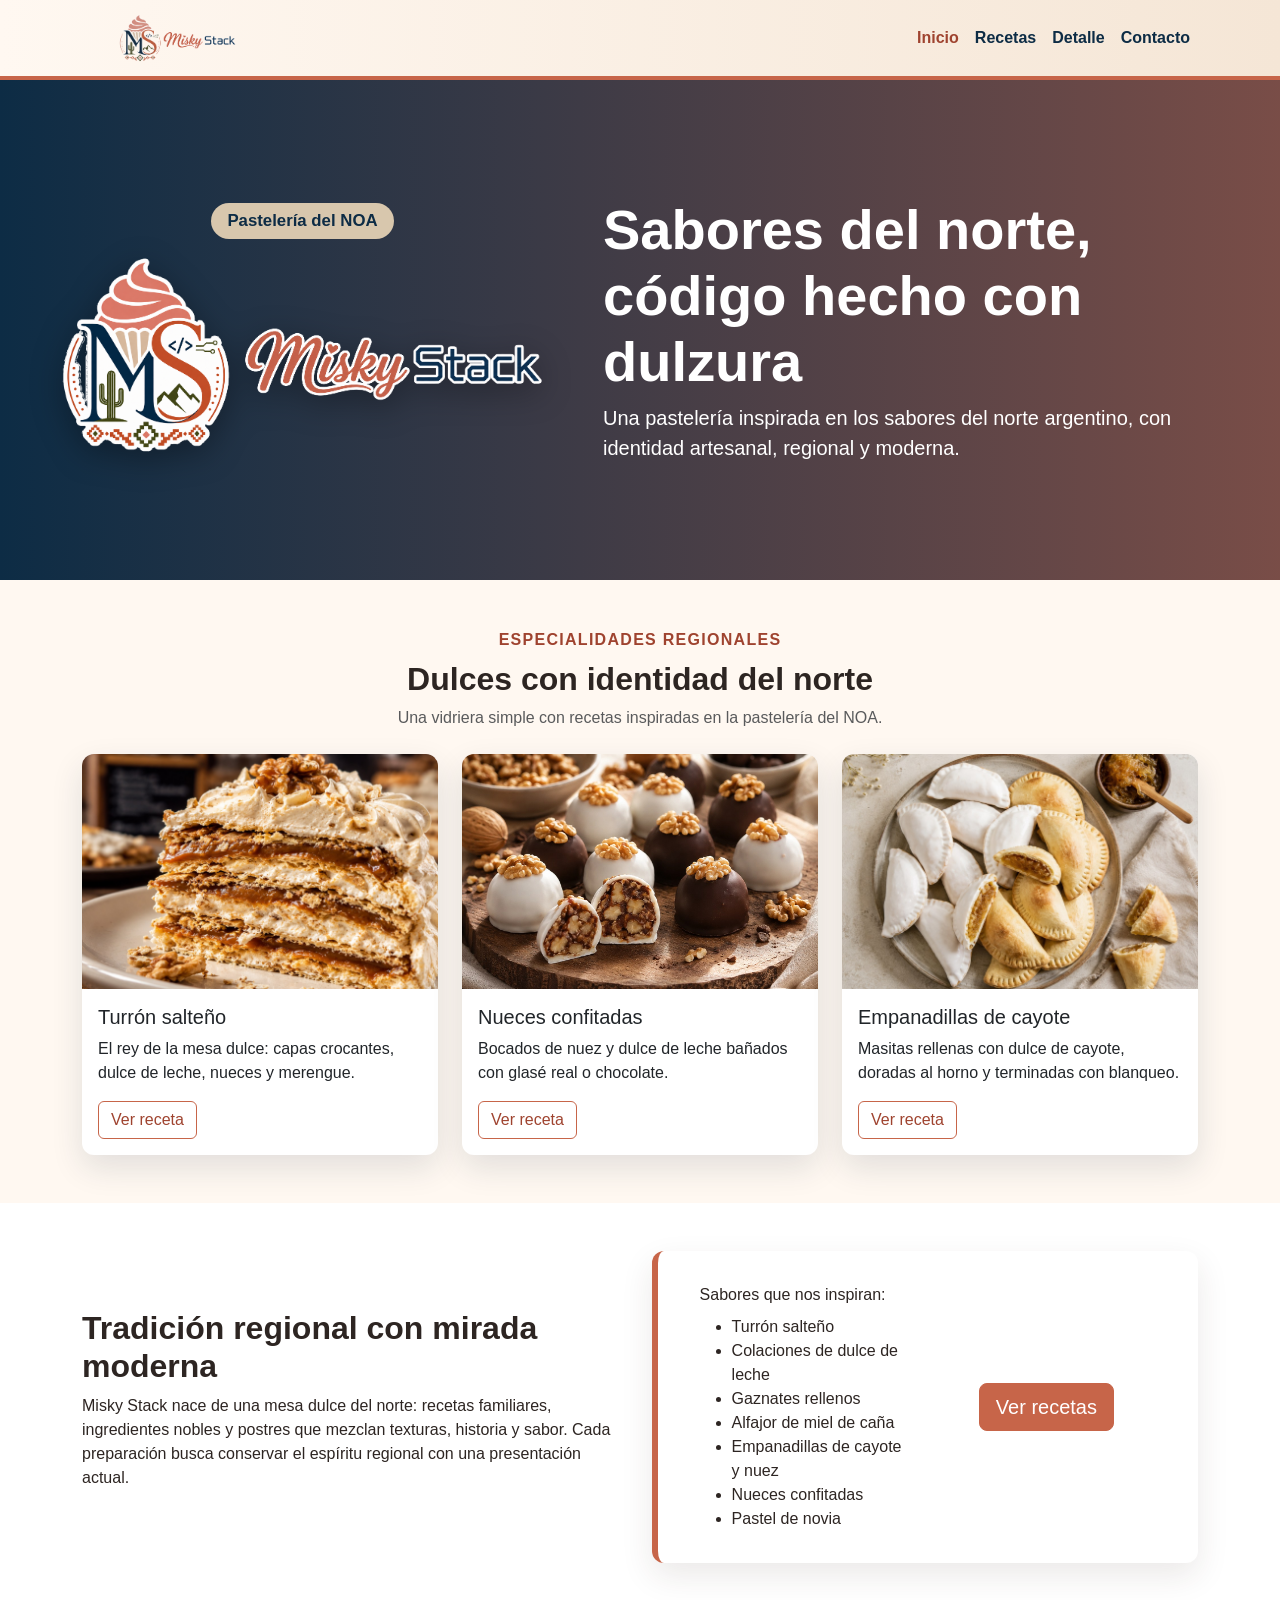
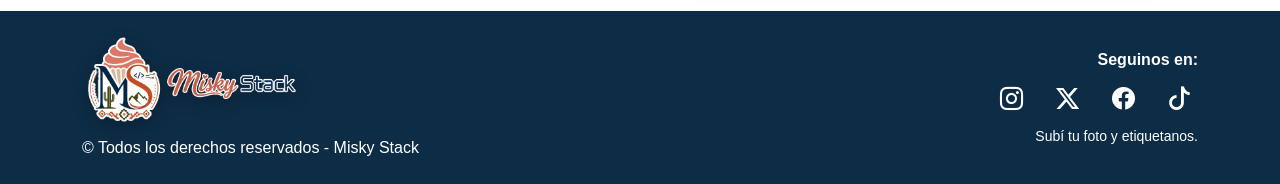
==== index.html @ 4cde1ae4 "Add files via upload" ====
<!doctype html>
<html lang="es">
  <head>
    <meta charset="utf-8">
    <meta name="viewport" content="width=device-width, initial-scale=1">
    <meta name="description" content="Misky Stack, pastelería del NOA inspirada en sabores regionales, identidad artesanal y dulces tradicionales.">
    <meta name="author" content="Rosario Pierrestegui">
    <title>Misky Stack - Pastelería del NOA</title>
    <link rel="icon" type="image/png" href="./assets/img/favicon.png">
    <link href="https://cdn.jsdelivr.net/npm/bootstrap@5.3.3/dist/css/bootstrap.min.css" rel="stylesheet">
    <link rel="stylesheet" href="https://cdn.jsdelivr.net/npm/bootstrap-icons@1.11.3/font/bootstrap-icons.min.css">
    <link rel="stylesheet" href="./css/style.css">
  </head>
  <body>
    <header>
      <nav class="navbar navbar-expand-lg navbar-light">
        <div class="container">
          <a class="navbar-brand brand-logo fw-bold" href="./index.html">
            <img src="./assets/img/misky-stack-horizontal.png" alt="Misky Stack">
          </a>
          <button class="navbar-toggler" type="button" data-bs-toggle="collapse" data-bs-target="#menuPrincipal" aria-controls="menuPrincipal" aria-expanded="false" aria-label="Abrir menú">
            <span class="navbar-toggler-icon"></span>
          </button>
          <div class="collapse navbar-collapse" id="menuPrincipal">
            <ul class="navbar-nav ms-auto">
              <li class="nav-item"><a class="nav-link active" aria-current="page" href="./index.html">Inicio</a></li>
              <li class="nav-item"><a class="nav-link" href="./pages/recetas.html">Recetas</a></li>
              <li class="nav-item"><a class="nav-link" href="./pages/detalle-receta.html">Detalle</a></li>
              <li class="nav-item"><a class="nav-link" href="./pages/error404.html">Contacto</a></li>
            </ul>
          </div>
        </div>
      </nav>
    </header>

    <main>
      <section class="hero">
        <video class="hero-video" autoplay muted loop playsinline>
          <source src="./assets/video/banner-misky-stack.mp4" type="video/mp4">
        </video>
        <div class="hero-overlay"></div>
      <div class="container position-relative">
        <div class="row align-items-center hero-content">
          <div class="col-lg-5">
            <div class="hero-brand">
              <span class="badge badge-soft">Pastelería del NOA</span>
              <img class="hero-logo" src="./assets/img/misky-stack-hero.png" alt="Misky Stack">
            </div>
          </div>
          <div class="col-lg-7">
            <div class="hero-copy">
              <h1 class="display-4 fw-bold">Sabores del norte, código hecho con dulzura</h1>
              <p class="lead mb-0">
                Una pastelería inspirada en los sabores del norte argentino, con identidad artesanal,
                regional y moderna.
              </p>
            </div>
          </div>
        </div>
      </div>
    </section>

      <section class="container py-5">
        <div class="text-center mb-4">
          <span class="section-kicker">Especialidades regionales</span>
          <h2 class="fw-bold">Dulces con identidad del norte</h2>
          <p class="text-muted mb-0">Una vidriera simple con recetas inspiradas en la pastelería del NOA.</p>
        </div>
        <div class="row g-4">
          <article class="col-12 col-md-6 col-lg-4">
            <div class="card bakery-card h-100">
              <img src="./assets/img/turron-salteno.jpg" class="card-img-top" alt="Porción de turrón salteño con dulce de leche, merengue y nueces">
              <div class="card-body">
                <h3 class="h5">Turrón salteño</h3>
                <p>El rey de la mesa dulce: capas crocantes, dulce de leche, nueces y merengue.</p>
                <a class="btn btn-outline-danger" href="./pages/detalle-receta.html">Ver receta</a>
              </div>
            </div>
          </article>
          <article class="col-12 col-md-6 col-lg-4">
            <div class="card bakery-card h-100">
              <img src="./assets/img/nueces-confitadas-mixtas.jpg" class="card-img-top" alt="Nueces confitadas blancas y de chocolate">
              <div class="card-body">
                <h3 class="h5">Nueces confitadas</h3>
                <p>Bocados de nuez y dulce de leche bañados con glasé real o chocolate.</p>
                <a class="btn btn-outline-danger" href="./pages/nueces-confitadas.html">Ver receta</a>
              </div>
            </div>
          </article>
          <article class="col-12 col-md-6 col-lg-4">
            <div class="card bakery-card h-100">
              <img src="./assets/img/empanadillas-cayote.jpg" class="card-img-top" alt="Empanadillas de cayote horneadas y glaseadas">
              <div class="card-body">
                <h3 class="h5">Empanadillas de cayote</h3>
                <p>Masitas rellenas con dulce de cayote, doradas al horno y terminadas con blanqueo.</p>
                <a class="btn btn-outline-danger" href="./pages/empanadillas-cayote.html">Ver receta</a>
              </div>
            </div>
          </article>
        </div>
      </section>

      <section class="feature-band py-5">
        <div class="container">
          <div class="row g-4 align-items-center">
            <div class="col-lg-6">
              <h2 class="fw-bold">Tradición regional con mirada moderna</h2>
              <p>
                Misky Stack nace de una mesa dulce del norte: recetas familiares, ingredientes nobles
                y postres que mezclan texturas, historia y sabor. Cada preparación busca conservar
                el espíritu regional con una presentación actual.
              </p>
            </div>
            <div class="col-lg-6">
              <div class="check-list">
                <div>
                  <p class="mb-2">Sabores que nos inspiran:</p>
                  <ul class="mb-0">
                    <li><a href="./pages/detalle-receta.html">Turrón salteño</a></li>
                    <li><a href="./pages/colaciones-dulce-leche.html">Colaciones de dulce de leche</a></li>
                    <li><a href="./pages/gaznates.html">Gaznates rellenos</a></li>
                    <li><a href="./pages/alfajor-miel-cana.html">Alfajor de miel de caña</a></li>
                    <li><a href="./pages/empanadillas-cayote.html">Empanadillas de cayote y nuez</a></li>
                    <li><a href="./pages/nueces-confitadas.html">Nueces confitadas</a></li>
                    <li><a href="./pages/pastel-novia.html">Pastel de novia</a></li>
                  </ul>
                </div>
                <a class="btn btn-danger btn-lg feature-cta" href="./pages/recetas.html">Ver recetas</a>
              </div>
            </div>
          </div>
        </div>
      </section>
    </main>

    <footer class="footer py-4 mt-auto">
      <div class="container footer-content">
        <div class="footer-brand">
          <img src="./assets/img/misky-stack-hero.png" alt="Misky Stack">
          <p class="mb-0">© Todos los derechos reservados - Misky Stack</p>
        </div>
        <div class="footer-social">
          <p class="mb-2 fw-bold">Seguinos en:</p>
          <div class="social-links">
            <a href="./pages/error404.html" aria-label="Instagram"><i class="bi bi-instagram" aria-hidden="true"></i><span class="visually-hidden">Instagram</span></a>
            <a href="./pages/error404.html" aria-label="X"><i class="bi bi-twitter-x" aria-hidden="true"></i><span class="visually-hidden">X</span></a>
            <a href="./pages/error404.html" aria-label="Facebook"><i class="bi bi-facebook" aria-hidden="true"></i><span class="visually-hidden">Facebook</span></a>
            <a href="./pages/error404.html" aria-label="TikTok"><i class="bi bi-tiktok" aria-hidden="true"></i><span class="visually-hidden">TikTok</span></a>
          </div>
          <p class="mb-0 small">Subí tu foto y etiquetanos.</p>
        </div>
      </div>
    </footer>

    <script src="https://cdn.jsdelivr.net/npm/bootstrap@5.3.3/dist/js/bootstrap.bundle.min.js"></script>
  </body>
</html>
---- css/style.css ----
:root {
  --terracota: #c76549;
  --terracota-oscura: #9f432f;
  --azul-petroleo: #0d2c45;
  --oliva: #555b2d;
  --arena: #d8c7ad;
  --crema: #fff8f1;
  --texto: #2d2522;
}

body {
  min-height: 100vh;
  display: flex;
  flex-direction: column;
  font-family: Arial, sans-serif;
  background: var(--crema);
  color: var(--texto);
}

main {
  flex-grow: 1;
}

.navbar,
.footer {
  background: var(--azul-petroleo);
}

.navbar {
  background: linear-gradient(90deg, #fff8f1, #f5e6d6);
  border-bottom: 4px solid var(--terracota);
  box-shadow: 0 0.5rem 1.5rem rgba(13, 44, 69, 0.12);
}

.navbar .nav-link {
  color: var(--azul-petroleo);
  font-weight: 700;
}

.navbar .nav-link:hover,
.navbar .nav-link.active {
  color: var(--terracota-oscura);
}

.brand-logo {
  display: flex;
  align-items: center;
  gap: 0.65rem;
}

.brand-logo img {
  width: 190px;
  height: 50px;
  object-fit: contain;
}

.hero {
  min-height: 500px;
  display: flex;
  align-items: center;
  position: relative;
  overflow: hidden;
  color: white;
  background: var(--azul-petroleo);
  padding: 3.5rem 0;
}

.hero-video {
  position: absolute;
  inset: 0;
  width: 100%;
  height: 100%;
  object-fit: cover;
}

.hero-overlay {
  position: absolute;
  inset: 0;
  background: linear-gradient(90deg, rgba(13, 44, 69, 0.9), rgba(199, 101, 73, 0.58));
}

.hero-content {
  position: relative;
  z-index: 1;
  width: 100%;
  row-gap: 2rem;
}

.hero-brand {
  display: flex;
  flex-direction: column;
  align-items: center;
  gap: 0.9rem;
}

.hero-logo {
  width: min(700px, 115%);
  height: auto;
  display: block;
  object-fit: contain;
  filter: drop-shadow(0 0.5rem 1rem rgba(0, 0, 0, 0.35));
}

.hero-copy {
  max-width: 720px;
  padding-left: 3.5rem;
}

.hero-copy h1 {
  line-height: 1.18;
}

.badge-soft {
  align-self: center;
  background: var(--arena);
  color: var(--azul-petroleo);
  border-radius: 999px;
  font-size: 1.05rem;
  padding: 0.6rem 1rem;
}

.section-kicker {
  display: inline-block;
  margin-bottom: 0.5rem;
  color: var(--terracota-oscura);
  font-weight: 700;
  text-transform: uppercase;
  letter-spacing: 0.08rem;
}

.bakery-card {
  border: 0;
  border-radius: 0.75rem;
  overflow: hidden;
  box-shadow: 0 0.8rem 2rem rgba(13, 44, 69, 0.12);
}

.bakery-card img {
  height: 235px;
  object-fit: cover;
}

.bakery-card,
.detail-img,
.gallery-img {
  overflow: hidden;
}

.bakery-card img,
.detail-img,
.gallery-img {
  transition: transform 0.35s ease;
}

.bakery-card:hover img,
.detail-img:hover,
.gallery-img:hover {
  transform: scale(1.05);
}

.footer {
  color: #fff;
}

.footer-content {
  display: flex;
  flex-direction: column;
  align-items: center;
  gap: 1.5rem;
  text-align: center;
}

.footer-brand img {
  width: min(220px, 70vw);
  height: auto;
  margin-bottom: 0.75rem;
  filter: drop-shadow(0 0.25rem 0.5rem rgba(0, 0, 0, 0.25));
}

.social-links {
  display: flex;
  flex-wrap: wrap;
  justify-content: center;
  gap: 1.15rem;
  margin-bottom: 0.5rem;
}

.social-links a {
  width: 2.35rem;
  height: 2.35rem;
  display: inline-flex;
  align-items: center;
  justify-content: center;
  border-radius: 50%;
  color: #fff;
  font-size: 1.45rem;
  text-decoration: none;
  transition: color 0.2s ease, transform 0.2s ease;
}

.social-links a:hover {
  color: var(--arena);
  transform: translateY(-2px);
}

.social-links a i {
  line-height: 1;
}

.feature-band {
  background: #fff;
}

.check-list,
.info-box {
  background: white;
  border-left: 6px solid var(--terracota);
  border-radius: 0.75rem;
  padding: 1.5rem;
  box-shadow: 0 0.8rem 2rem rgba(58, 36, 29, 0.1);
}

.check-list {
  display: grid;
  align-items: center;
  grid-template-columns: minmax(0, 1fr) minmax(170px, 220px);
  gap: 2rem;
  padding: 2rem 2.6rem;
}

.check-list a:not(.btn) {
  color: var(--texto);
  text-decoration: none;
}

.check-list a:not(.btn):hover {
  color: var(--terracota-oscura);
  text-decoration: underline;
}

.feature-cta {
  justify-self: center;
  white-space: nowrap;
}

.recipe-detail {
  max-width: 980px;
}

.detail-img {
  width: 100%;
  max-height: 460px;
  object-fit: cover;
}

.gallery-img {
  width: 100%;
  height: 250px;
  object-fit: cover;
  box-shadow: 0 0.8rem 2rem rgba(13, 44, 69, 0.12);
}

.error-page {
  display: flex;
  min-height: 60vh;
  flex-direction: column;
  align-items: center;
  justify-content: center;
}

.btn-danger {
  background: var(--terracota);
  border-color: var(--terracota);
}

.btn-danger:hover,
.btn-outline-danger:hover {
  background: var(--terracota-oscura);
  border-color: var(--terracota-oscura);
}

.btn-outline-danger {
  color: var(--terracota-oscura);
  border-color: var(--terracota);
}

@media (max-width: 991px) {
  .hero {
    padding: 3.5rem 0;
  }

  .hero-copy {
    max-width: 100%;
    padding-left: 0;
    text-align: center;
  }
}

@media (max-width: 576px) {
  .hero {
    min-height: auto;
    padding: 3rem 0;
  }

  .hero-brand {
    align-items: center;
  }

  .hero-logo {
    width: min(430px, 94vw);
  }

  .hero-copy {
    text-align: center;
  }

  .badge-soft {
    align-self: center;
    font-size: 0.95rem;
  }

  .check-list {
    align-items: flex-start;
    grid-template-columns: 1fr;
  }

  .feature-cta {
    width: 100%;
  }
}

@media (min-width: 768px) {
  .footer-content {
    flex-direction: row;
    justify-content: space-between;
    text-align: left;
  }

  .footer-social {
    text-align: right;
  }

  .social-links {
    justify-content: flex-end;
  }
}
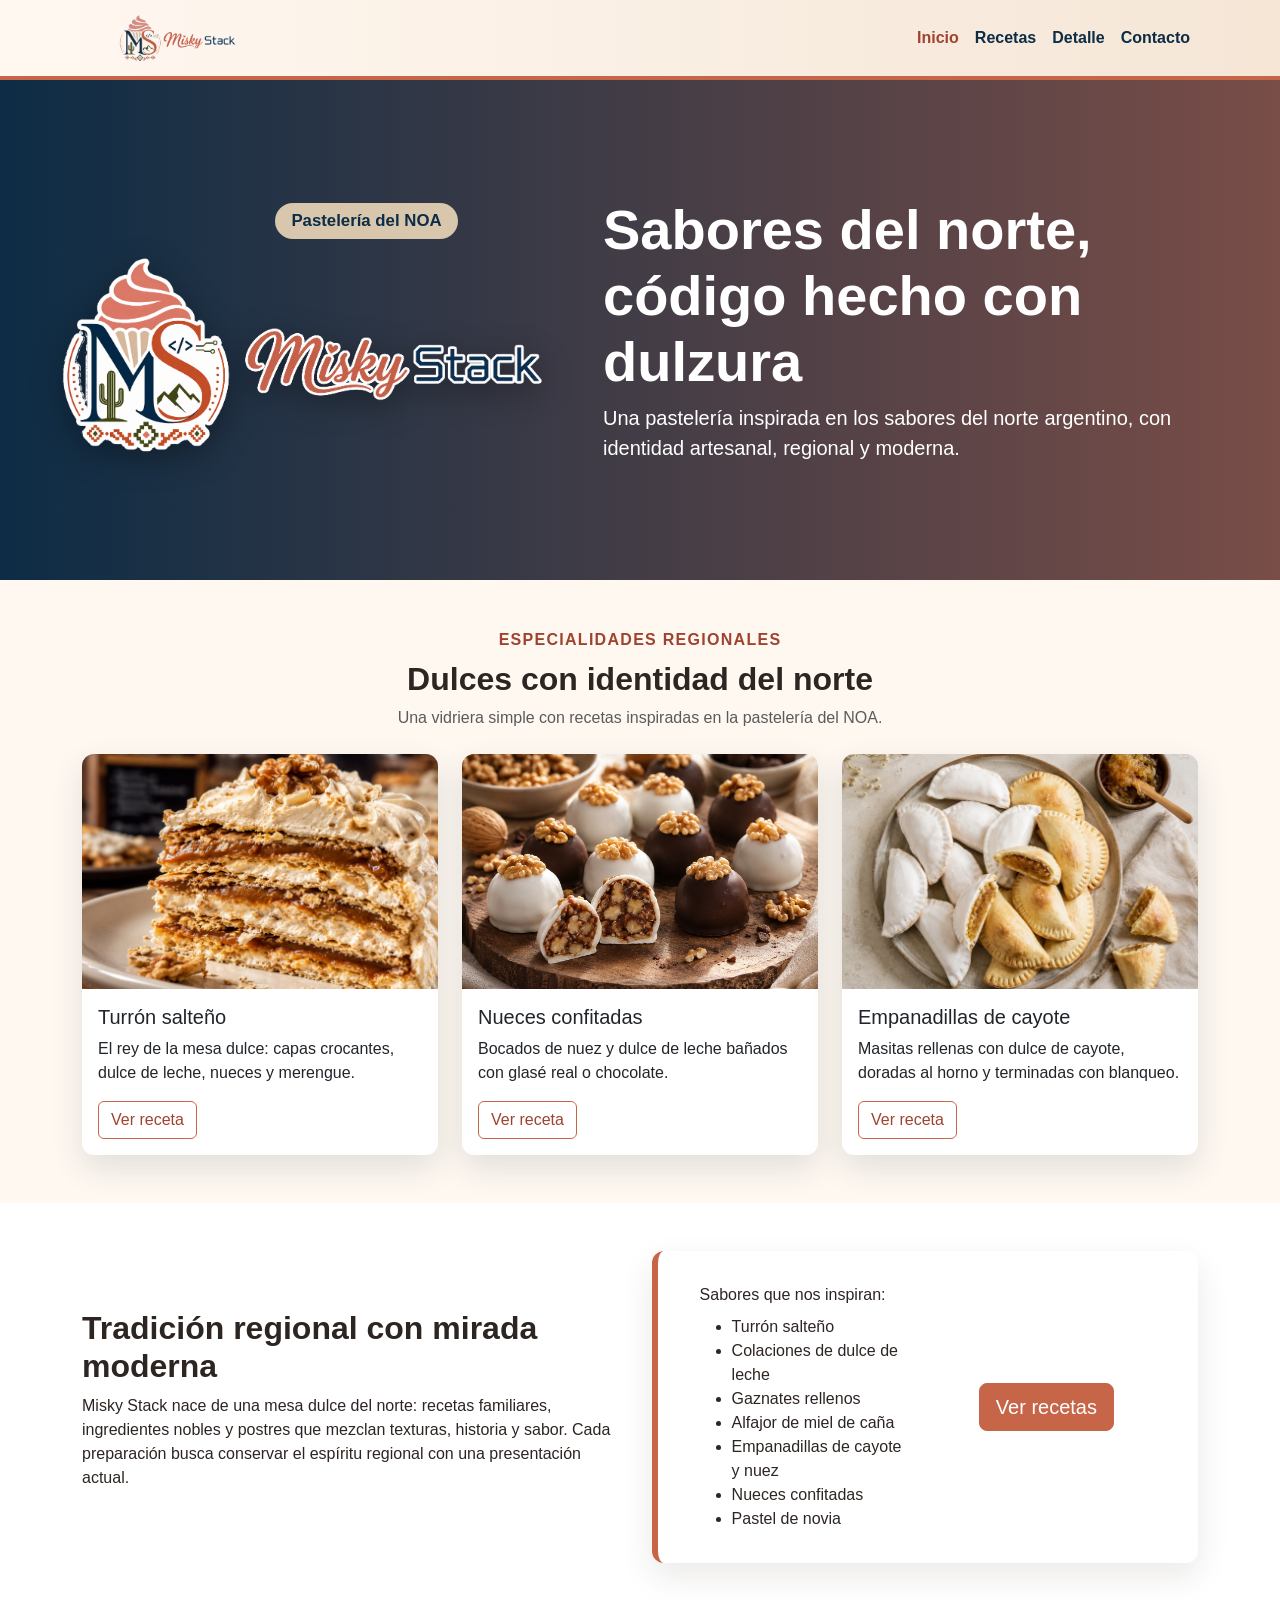
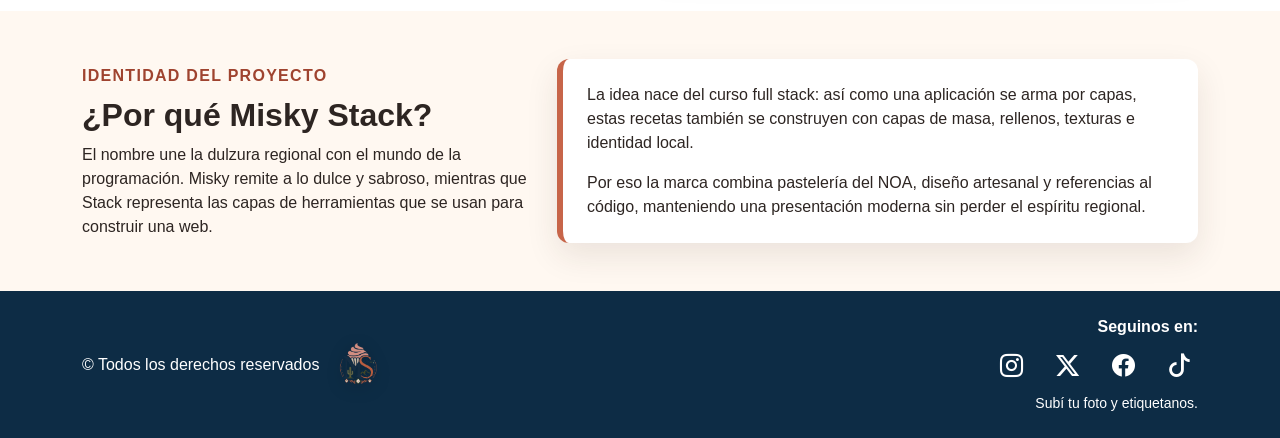
==== commit d4abb988: "Ajustar detalles finales de Misky Stack" ====
--- a/index.html
+++ b/index.html
@@ -100,10 +100,10 @@
         </div>
       </section>
 
-      <section class="feature-band py-5">
-        <div class="container">
-          <div class="row g-4 align-items-center">
-            <div class="col-lg-6">
+      <section class="feature-band py-5">
+        <div class="container">
+          <div class="row g-4 align-items-center">
+            <div class="col-lg-6">
               <h2 class="fw-bold">Tradición regional con mirada moderna</h2>
               <p>
                 Misky Stack nace de una mesa dulce del norte: recetas familiares, ingredientes nobles
@@ -128,16 +128,43 @@
                 <a class="btn btn-danger btn-lg feature-cta" href="./pages/recetas.html">Ver recetas</a>
               </div>
             </div>
-          </div>
-        </div>
-      </section>
-    </main>
-
+          </div>
+        </div>
+      </section>
+
+      <section class="container py-5">
+        <div class="row g-4 align-items-center">
+          <div class="col-lg-5">
+            <span class="section-kicker">Identidad del proyecto</span>
+            <h2 class="fw-bold">¿Por qué Misky Stack?</h2>
+            <p class="mb-0">
+              El nombre une la dulzura regional con el mundo de la programación. Misky remite a
+              lo dulce y sabroso, mientras que Stack representa las capas de herramientas que se
+              usan para construir una web.
+            </p>
+          </div>
+          <div class="col-lg-7">
+            <div class="info-box">
+              <p>
+                La idea nace del curso full stack: así como una aplicación se arma por capas,
+                estas recetas también se construyen con capas de masa, rellenos, texturas e
+                identidad local.
+              </p>
+              <p class="mb-0">
+                Por eso la marca combina pastelería del NOA, diseño artesanal y referencias al
+                código, manteniendo una presentación moderna sin perder el espíritu regional.
+              </p>
+            </div>
+          </div>
+        </div>
+      </section>
+    </main>
+
     <footer class="footer py-4 mt-auto">
       <div class="container footer-content">
         <div class="footer-brand">
-          <img src="./assets/img/misky-stack-hero.png" alt="Misky Stack">
-          <p class="mb-0">© Todos los derechos reservados - Misky Stack</p>
+          <p class="mb-0">© Todos los derechos reservados</p>
+          <img src="./assets/img/misky-stack-isotipo.png" alt="Misky Stack">
         </div>
         <div class="footer-social">
           <p class="mb-2 fw-bold">Seguinos en:</p>
--- a/css/style.css
+++ b/css/style.css
@@ -119,6 +119,12 @@
   padding: 0.6rem 1rem;
 }
 
+@media (min-width: 992px) {
+  .hero-brand .badge-soft {
+    margin-left: 8rem;
+  }
+}
+
 .section-kicker {
   display: inline-block;
   margin-bottom: 0.5rem;
@@ -170,10 +176,18 @@
   text-align: center;
 }
 
+.footer-brand {
+  display: flex;
+  align-items: center;
+  justify-content: center;
+  gap: 0.75rem;
+  flex-wrap: wrap;
+}
+
 .footer-brand img {
-  width: min(220px, 70vw);
+  width: 52px;
   height: auto;
-  margin-bottom: 0.75rem;
+  margin-bottom: 0;
   filter: drop-shadow(0 0.25rem 0.5rem rgba(0, 0, 0, 0.25));
 }
 
@@ -317,6 +331,7 @@
   .badge-soft {
     align-self: center;
     font-size: 0.95rem;
+    margin-left: 0;
   }
 
   .check-list {
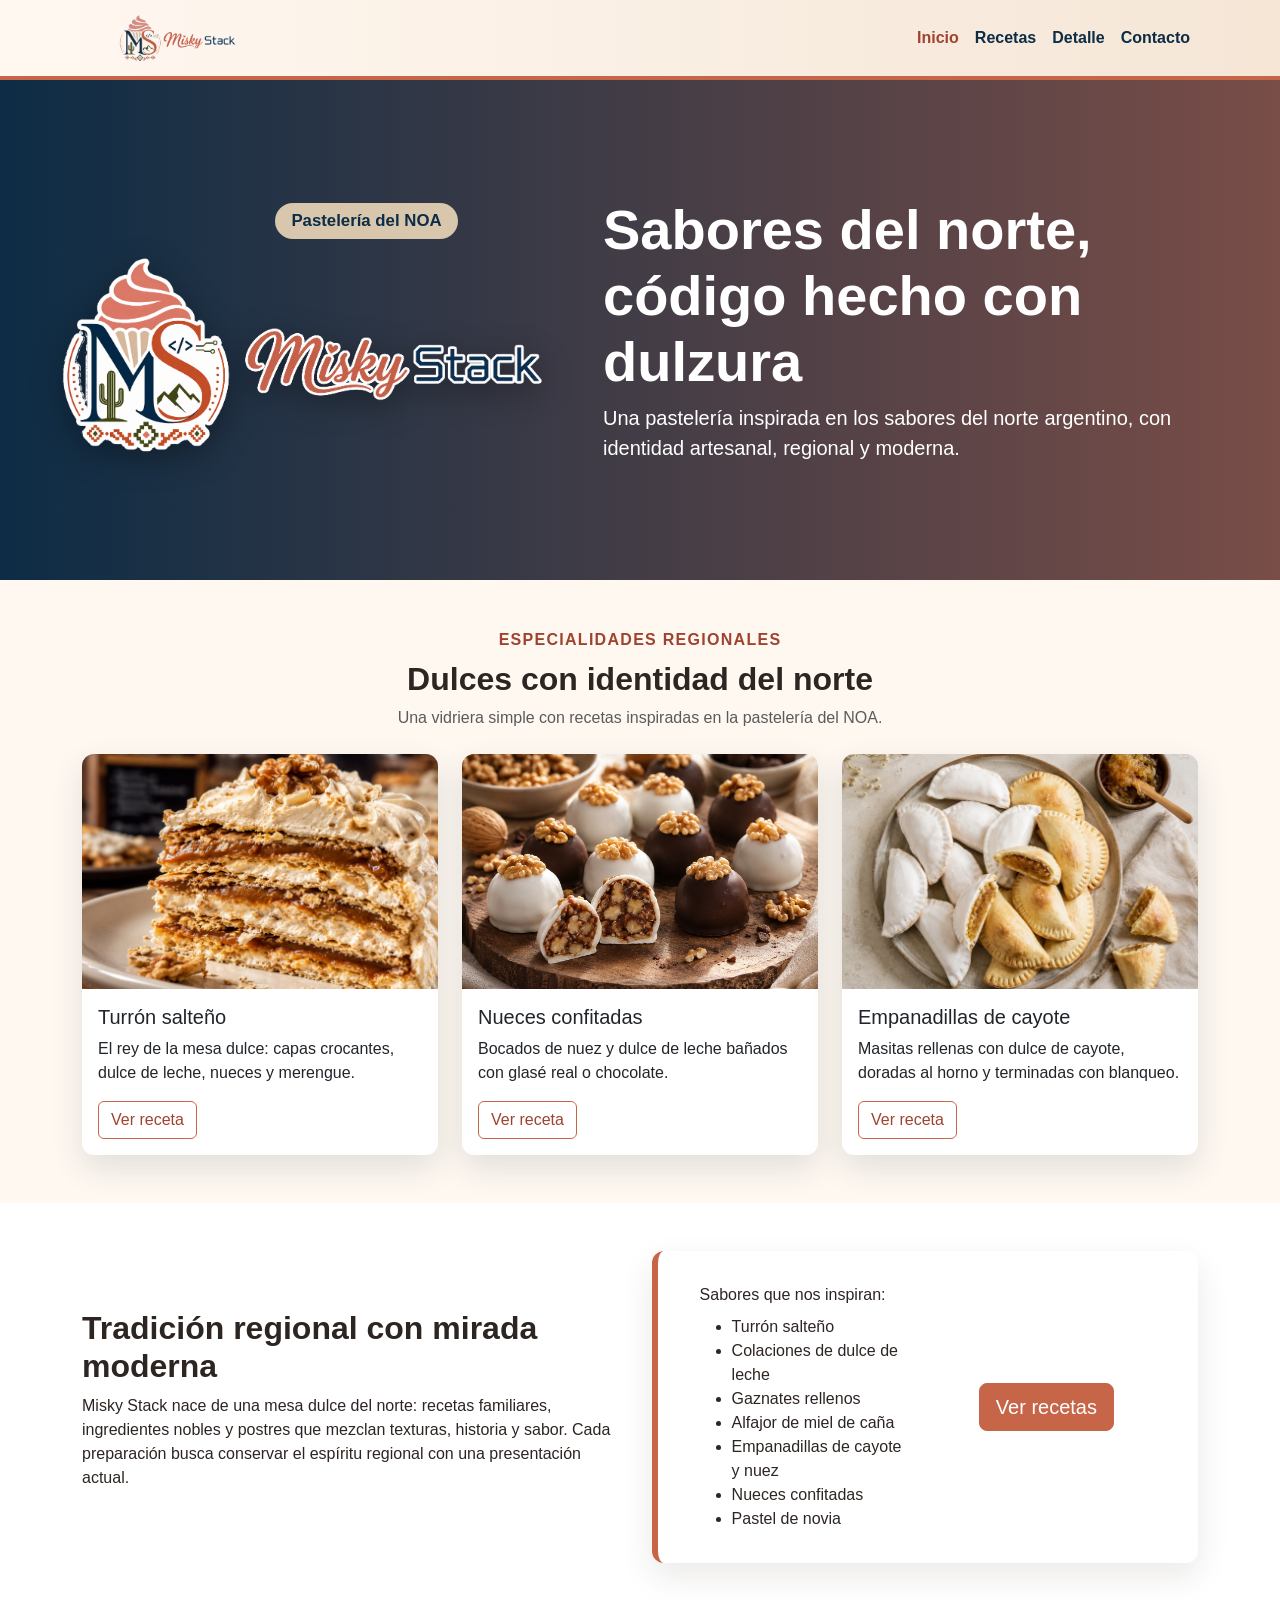
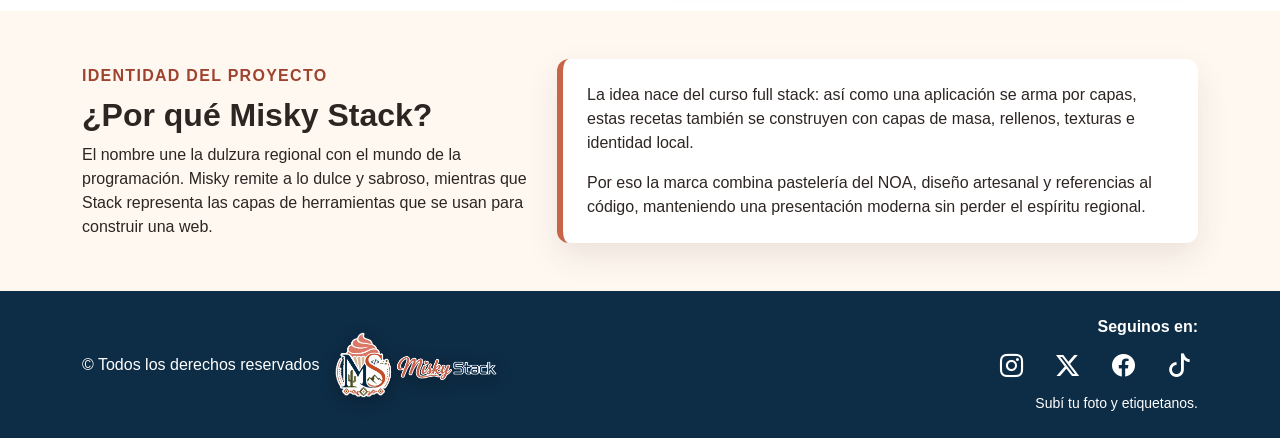
==== commit a01005e8: "Mejorar logo del footer" ====
--- a/index.html
+++ b/index.html
@@ -164,7 +164,7 @@
       <div class="container footer-content">
         <div class="footer-brand">
           <p class="mb-0">© Todos los derechos reservados</p>
-          <img src="./assets/img/misky-stack-isotipo.png" alt="Misky Stack">
+          <img src="./assets/img/misky-stack-footer.png" alt="Misky Stack">
         </div>
         <div class="footer-social">
           <p class="mb-2 fw-bold">Seguinos en:</p>
--- a/css/style.css
+++ b/css/style.css
@@ -185,7 +185,8 @@
 }
 
 .footer-brand img {
-  width: 52px;
+  width: 170px;
+  max-width: 70vw;
   height: auto;
   margin-bottom: 0;
   filter: drop-shadow(0 0.25rem 0.5rem rgba(0, 0, 0, 0.25));
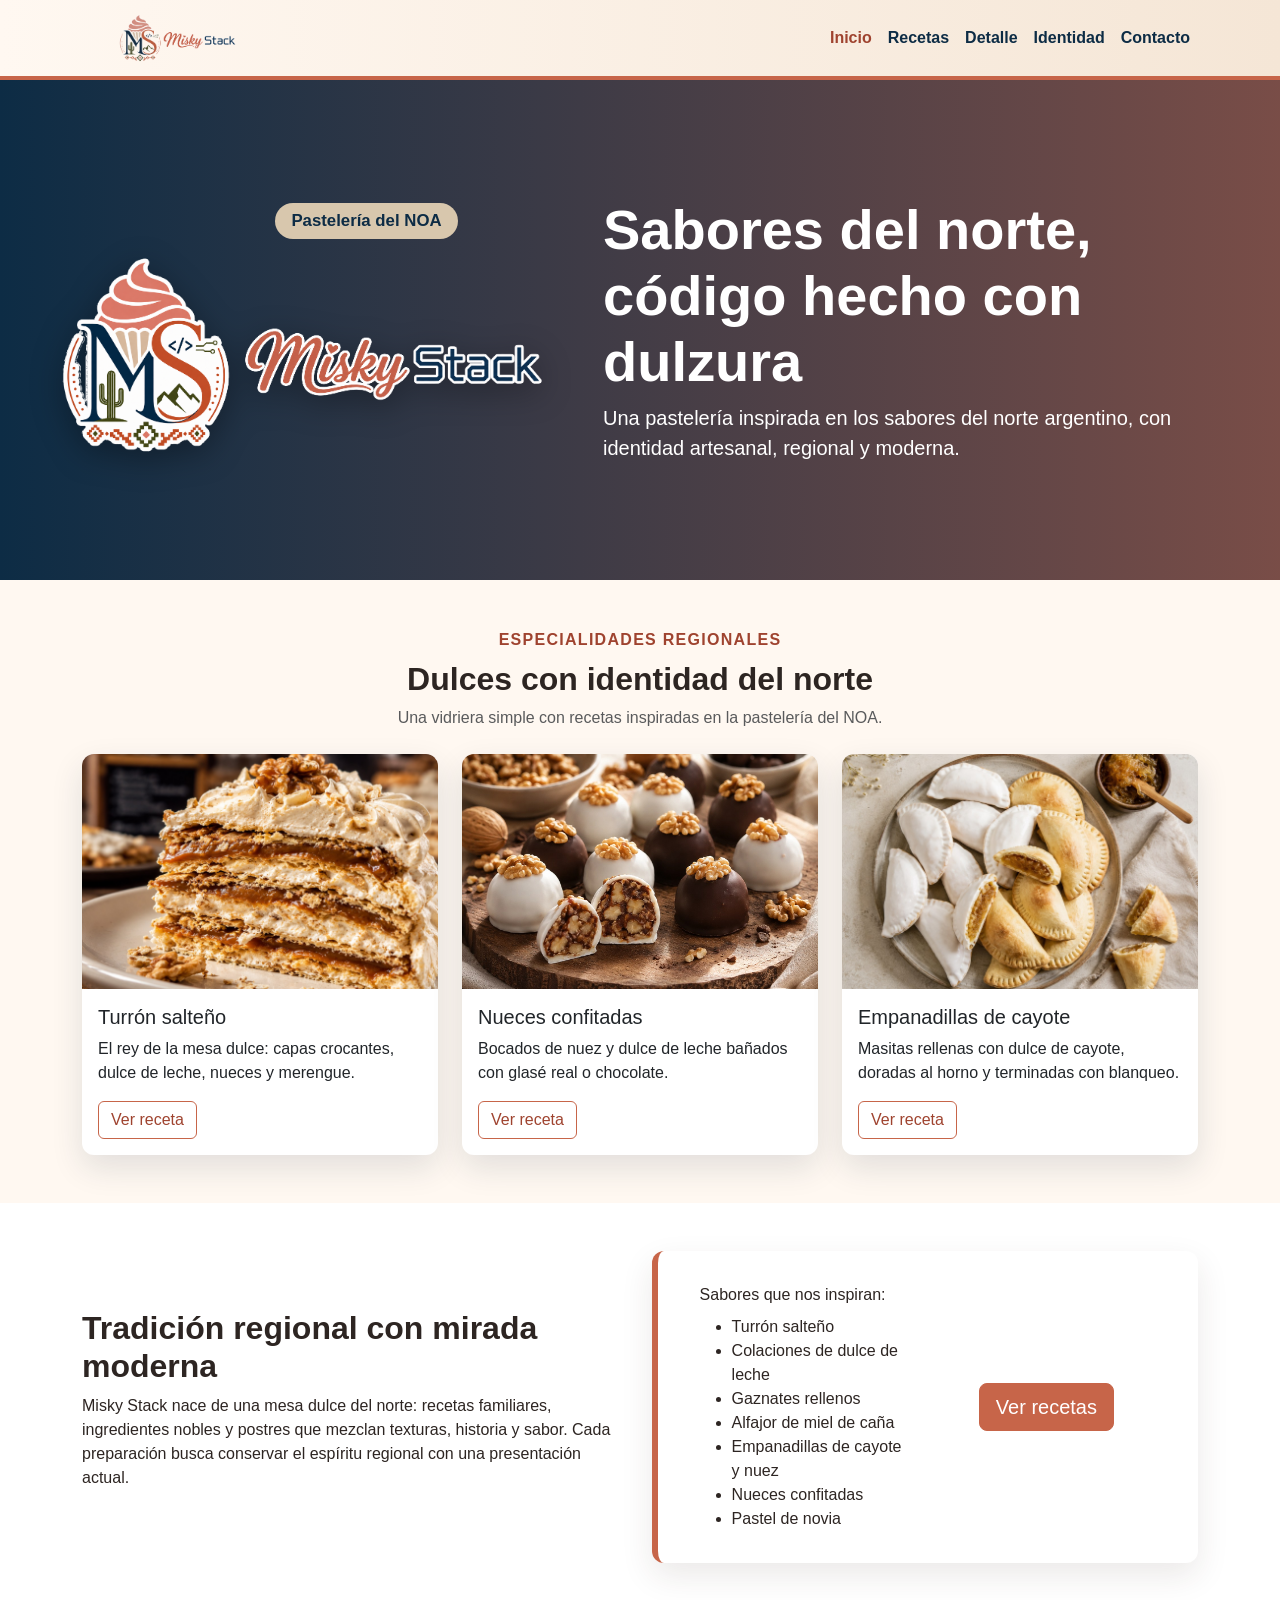
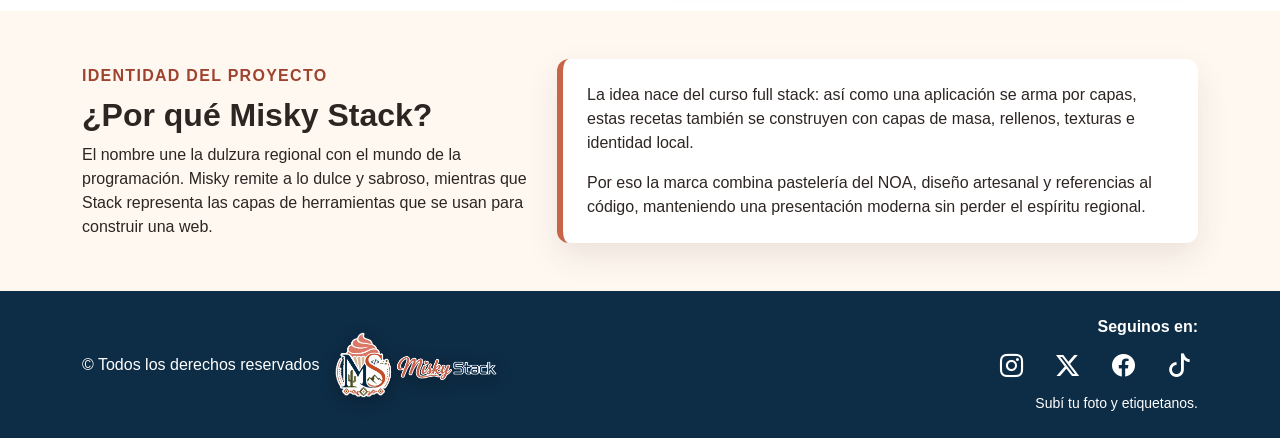
==== commit 96e27aec: "Agregar pagina de identidad" ====
--- a/index.html
+++ b/index.html
@@ -23,12 +23,13 @@
           </button>
           <div class="collapse navbar-collapse" id="menuPrincipal">
             <ul class="navbar-nav ms-auto">
-              <li class="nav-item"><a class="nav-link active" aria-current="page" href="./index.html">Inicio</a></li>
-              <li class="nav-item"><a class="nav-link" href="./pages/recetas.html">Recetas</a></li>
-              <li class="nav-item"><a class="nav-link" href="./pages/detalle-receta.html">Detalle</a></li>
-              <li class="nav-item"><a class="nav-link" href="./pages/error404.html">Contacto</a></li>
-            </ul>
-          </div>
+              <li class="nav-item"><a class="nav-link active" aria-current="page" href="./index.html">Inicio</a></li>
+              <li class="nav-item"><a class="nav-link" href="./pages/recetas.html">Recetas</a></li>
+              <li class="nav-item"><a class="nav-link" href="./pages/detalle-receta.html">Detalle</a></li>
+              <li class="nav-item"><a class="nav-link" href="./pages/identidad.html">Identidad</a></li>
+              <li class="nav-item"><a class="nav-link" href="./pages/error404.html">Contacto</a></li>
+            </ul>
+          </div>
         </div>
       </nav>
     </header>
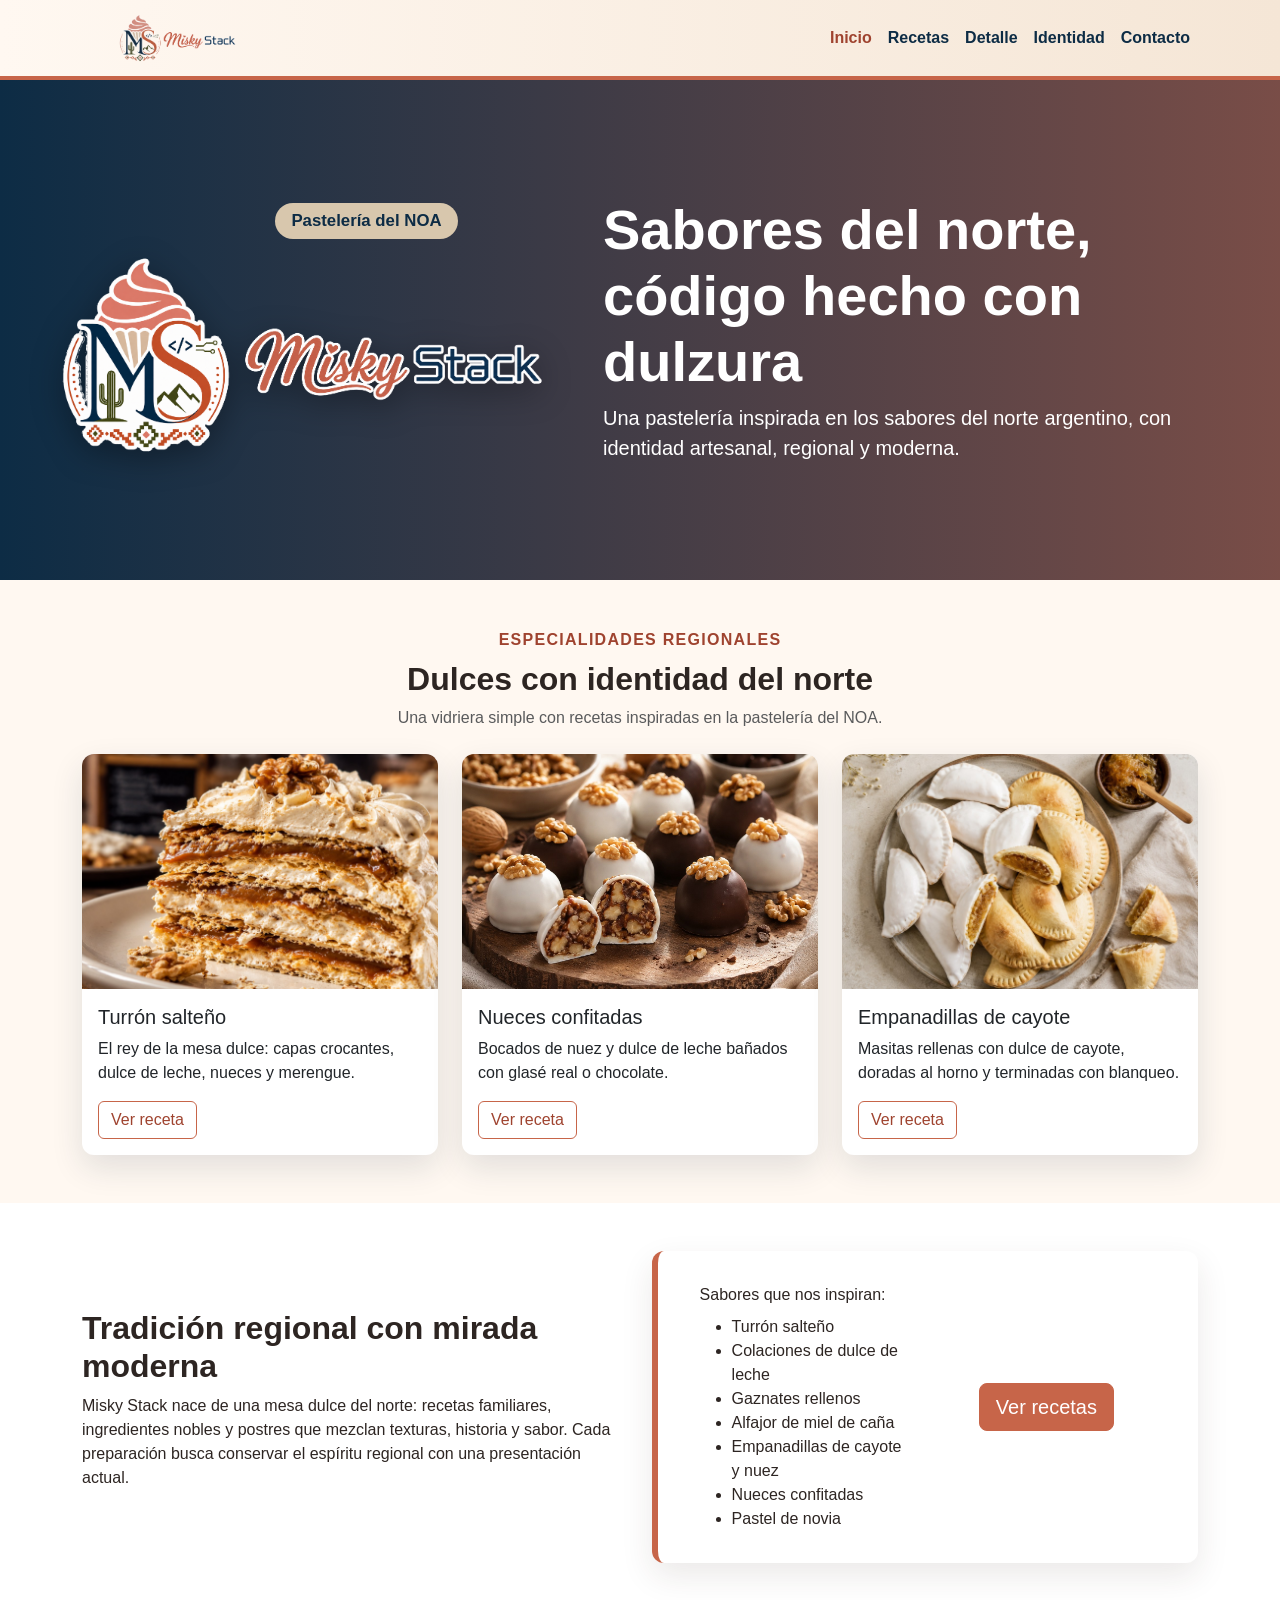
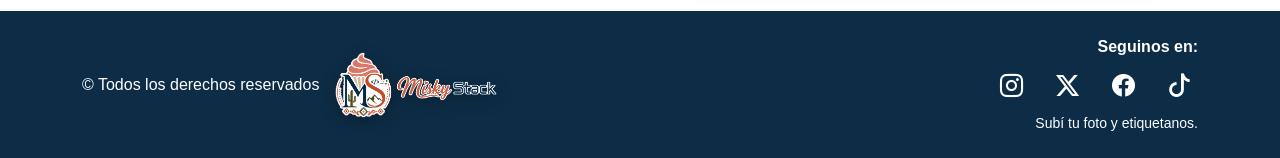
==== commit 249ede95: "Quitar identidad duplicada del inicio" ====
--- a/index.html
+++ b/index.html
@@ -133,32 +133,6 @@
         </div>
       </section>
 
-      <section class="container py-5">
-        <div class="row g-4 align-items-center">
-          <div class="col-lg-5">
-            <span class="section-kicker">Identidad del proyecto</span>
-            <h2 class="fw-bold">¿Por qué Misky Stack?</h2>
-            <p class="mb-0">
-              El nombre une la dulzura regional con el mundo de la programación. Misky remite a
-              lo dulce y sabroso, mientras que Stack representa las capas de herramientas que se
-              usan para construir una web.
-            </p>
-          </div>
-          <div class="col-lg-7">
-            <div class="info-box">
-              <p>
-                La idea nace del curso full stack: así como una aplicación se arma por capas,
-                estas recetas también se construyen con capas de masa, rellenos, texturas e
-                identidad local.
-              </p>
-              <p class="mb-0">
-                Por eso la marca combina pastelería del NOA, diseño artesanal y referencias al
-                código, manteniendo una presentación moderna sin perder el espíritu regional.
-              </p>
-            </div>
-          </div>
-        </div>
-      </section>
     </main>
 
     <footer class="footer py-4 mt-auto">
